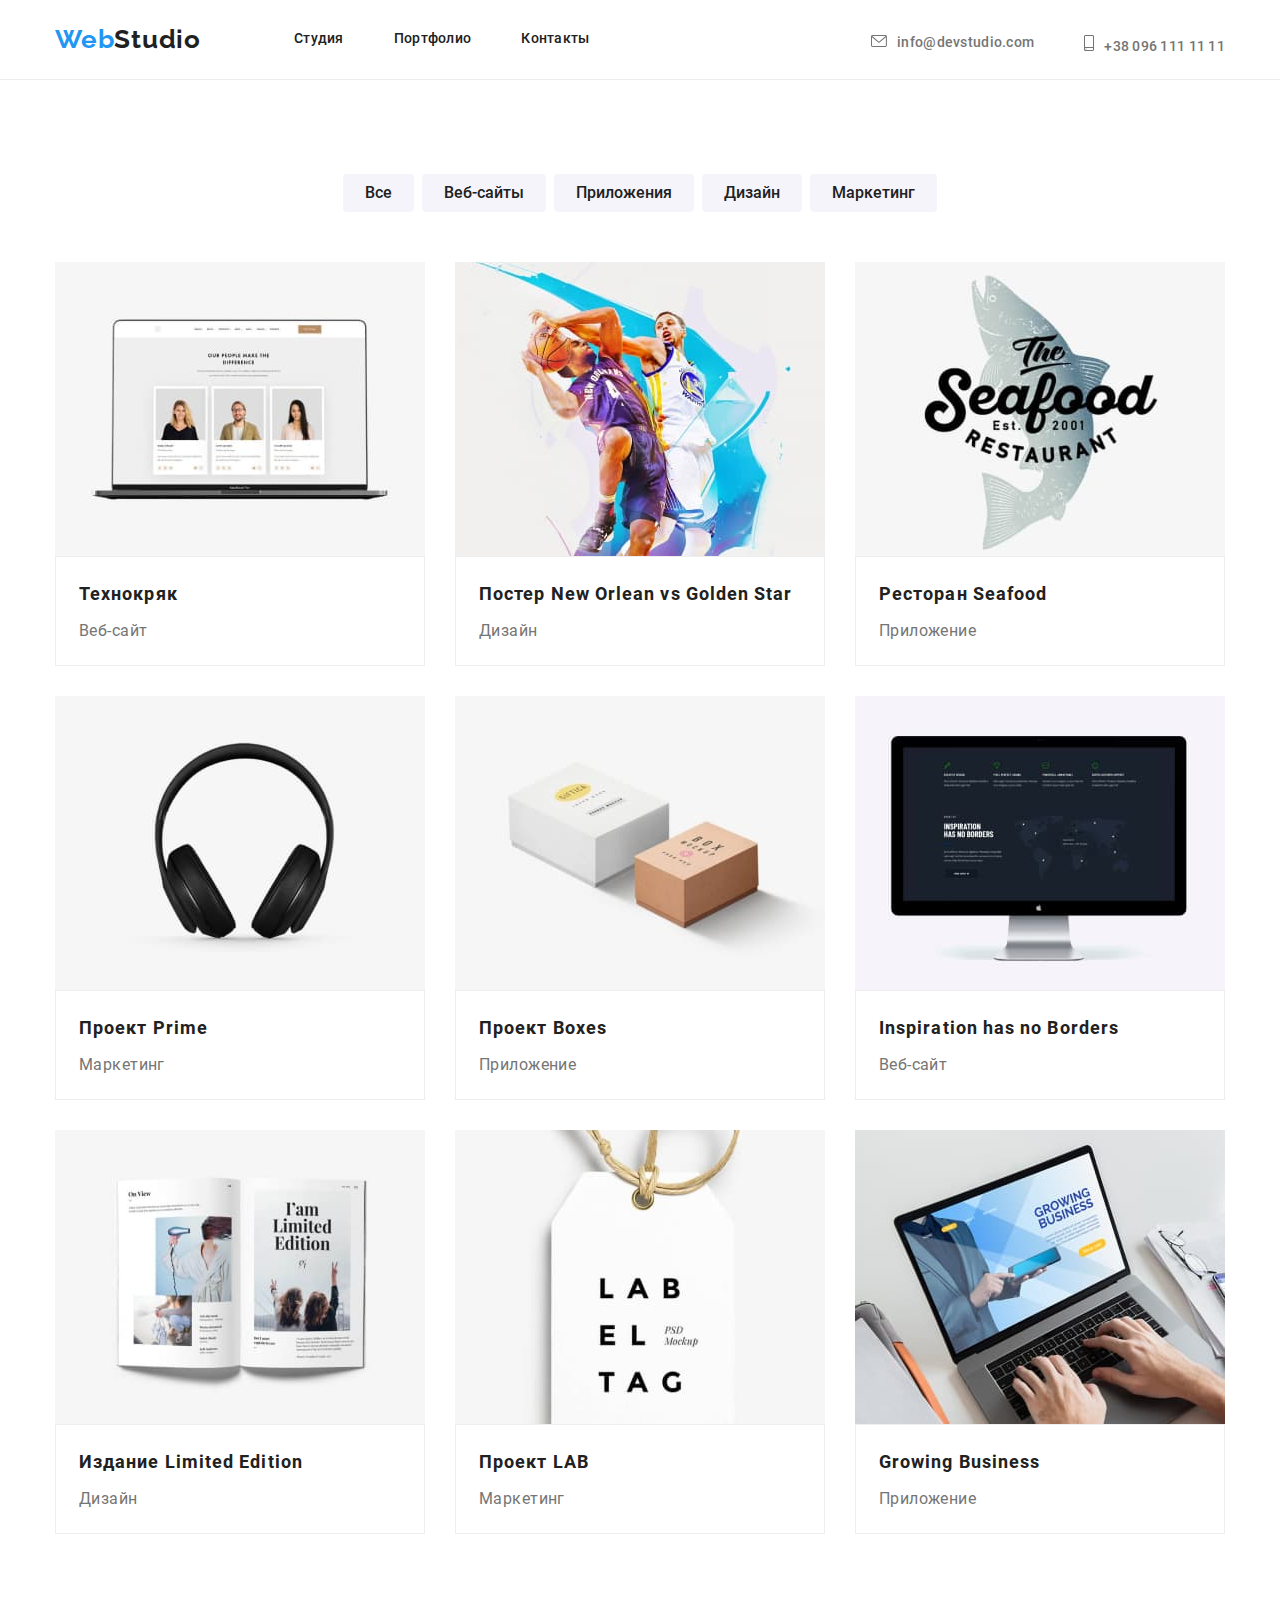
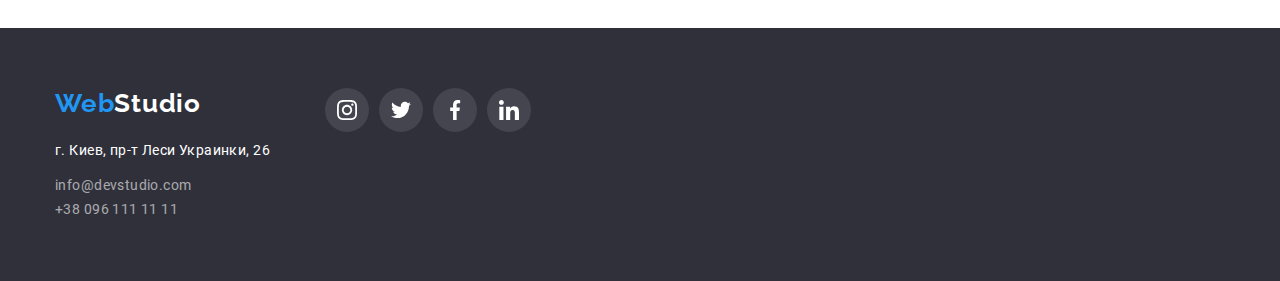
==== portfolio.html @ 960baf4c "Перенос задания 4 в 5" ====
<!DOCTYPE html>
<html lang="ru">

<head>
    <meta charset="UTF-8">
    <meta name="viewport" content="width=device-width, initial-scale=1.0">
    <title>Web Studio</title>
    <link href="https://fonts.googleapis.com/css2?family=Raleway:wght@700&display=swap" rel="stylesheet">
    <link rel="stylesheet"
        href="https://cdnjs.cloudflare.com/ajax/libs/modern-normalize/1.0.0/modern-normalize.min.css">
    <link rel="stylesheet" href="./CSS/styles.css">

</head>

<body class="page">
    <header class="header">
        <!--Навигация-->
        <div class="container header-container">
            <nav class="navigation">
                <a class="logo link" href="./index.html">
                    <span>Web</span><span class="logo-studio">Studio</span>
                </a>
                <div class="site-nav">
                    <ul class="site-nav list">
                        <li class="site-nav item"><a href="./index.html" class="link">Студия
                            </a></li>
                        <li class="site-nav item"><a href="./portfolio.html" class="link">Портфолио</a></li>
                        <li class="site-nav item"><a href="" class="link">Контакты</a></li>
                    </ul>
                </div>
            </nav>
            <div class="contacts">
                <ul class="contacts list">
                    <li class="contacts item">
                        <a href="mailto:info@devstudio.com" class="mail link">
                            <svg class="contacts-icon-svg envelope">
                                <use href="./images/sprite.svg#envelope"></use>
                            </svg>info@devstudio.com
                        </a>
                    </li>
                    <li class="contacts item">
                        <a href="tel:+380961111111" class="phone link">
                            <svg class="contacts-icon-svg smartphone">
                                <use href="./images/sprite.svg#smartphone"></use>
                            </svg>+38 096 111 11 11
                        </a>
                    </li>
                </ul>
            </div>
        </div>
    </header>

    <main>
        <!--Секция наши работы-->
        <section class="section-portfolio">
            <div class="container portfolio-container">
                <h1 class="visually-hidden">Наши работы</h1>
                <div class="button-portfolio">
                    <button type="button" class="button-filter">Все</button>
                    <button type="button" class="button-filter">Веб-сайты</button>
                    <button type="button" class="button-filter">Приложения</button>
                    <button type="button" class="button-filter">Дизайн</button>
                    <button type="button" class="button-filter">Маркетинг</button>
                </div>

                <!---->
                <ul class="list card-set">
                    <li class="gallery-portfolio">

                        <a href="" class="link">

                            <img class="grid-img" src="./images/img5.jpg" alt="Технокряк" width="370" />
                            <div class="project">
                                <h2 class="project-title">Технокряк</h2>
                                <p class="project-subtitle">Веб-сайт</p>
                            </div>
                        </a>

                    </li>
                    <li class="gallery-portfolio">
                        <a href="" class="link">

                            <img src="./images/img6.jpg" alt="Постер New Orlean vs Golden Star" width="370" />
                            <div class="project">
                                <h2 class="project-title">Постер New Orlean vs Golden Star</h2>
                                <p class="project-subtitle">Дизайн</p>
                            </div>
                        </a>
                    </li>
                    <li class="gallery-portfolio">
                        <a href="" class="link">
                            <img src="./images/img7.jpg" alt="Ресторан Seafood" width="370" />
                            <div class="project">
                                <h2 class="project-title">Ресторан Seafood</h2>
                                <p class="project-subtitle">Приложение</p>
                            </div>
                        </a>
                    </li>
                    <li class="gallery-portfolio">
                        <a href="" class="link">
                            <img src="./images/img8.jpg" alt="Проект Prime" width="370" />
                            <div class="project">
                                <h2 class="project-title">Проект Prime</h2>
                                <p class="project-subtitle">Маркетинг</p>
                            </div>
                        </a>
                    </li>
                    <li class="gallery-portfolio">
                        <a href="" class="link">
                            <img src="./images/img9.jpg" alt="Проект Boxes" width="370" />
                            <div class="project">
                                <h2 class="project-title">Проект Boxes</h2>
                                <p class="project-subtitle">Приложение</p>
                            </div>
                        </a>
                    </li>
                    <li class="gallery-portfolio">
                        <a href="" class="link">
                            <img src="./images/img10.jpg" alt="Inspiration has no Borders" width="370" />
                            <div class="project">
                                <h2 class="project-title">Inspiration has no Borders</h2>
                                <p class="project-subtitle">Веб-сайт</p>
                            </div>
                        </a>
                    </li>
                    <li class="gallery-portfolio">
                        <a href="" class="link">
                            <img src="./images/img11.jpg" alt="Издание Limited Edition" width="370" />
                            <div class="project">
                                <h2 class="project-title">Издание Limited Edition</h2>
                                <p class="project-subtitle">Дизайн</p>
                            </div>
                        </a>
                    </li>
                    <li class="gallery-portfolio">
                        <a href="" class="link">
                            <img src="./images/img12.jpg" alt="Проект LAB" width="370" />
                            <div class="project">
                                <h2 class="project-title">Проект LAB</h2>
                                <p class="project-subtitle">Маркетинг</p>
                            </div>
                        </a>
                    </li>
                    <li class="gallery-portfolio">
                        <a href="" class="link">
                            <img src="./images/img13.jpg" alt="Growing Business" width="370" />
                            <div class="project">
                                <h2 class="project-title">Growing Business</h2>
                                <p class="project-subtitle">Приложение</p>
                            </div>
                        </a>
                    </li>
                </ul>
            </div>
        </section>


    </main>

    <!--Футер-->
    <footer class="footer">
        <div class="container footer-container">
            <div class="footer-content">
                <div class="footer-content-right">
                    <a class="logo link" href="./index.html">
                        <span class="logo-web">Web</span><span class="logo-studio-wight">Studio</span>
                    </a>
                    <address class="footer-list">
                        <span class="map">г. Киев, пр-т Леси Украинки, 26</span><br />
                        <a class="footer-mail link" href="mailto:info@devstudio.com">info@devstudio.com</a><br />
                        <a href="tel:+380961111111" class="link">+38 096 111 11 11</a>
                    </address>
                </div>
                <div class="footer-content-right">
                    <ul class="list social-icon">
                        <li class="social-list">
                            <a class="social-icon-link footer-link" href="http://instagram.com" target="_blank"
                                rel="Web Studio" aria-label="Instagran">
                                <svg class="social-icon-svg footer-svg">
                                    <use href="./images/sprite.svg#instagram">
                                    </use>
                                </svg>
                            </a>
                        </li>
                        <li class="social-list">
                            <a class="social-icon-link footer-link" href="http://twitter.com" target="_blank"
                                rel="Web Studio" aria-label="Twitter">
                                <svg class="social-icon-svg footer-svg">
                                    <use href="./images/sprite.svg#twitter"></use>
                                </svg>
                            </a>
                        </li>
                        <li class="social-list">
                            <a class="social-icon-link footer-link" href="http://facebook.com" target="_blank"
                                rel="Web Studio" aria-label="Facebook">
                                <svg class="social-icon-svg footer-svg">
                                    <use href="./images/sprite.svg#facebook"></use>
                                </svg>
                            </a>
                        </li>
                        <li class="social-list footer-social-list">
                            <a class="social-icon-link footer-link" href="http://linkedin.com" target="_blank"
                                rel="Web Studio" aria-label="Linkedin">
                                <svg class="social-icon-svg footer-svg">
                                    <use href="./images/sprite.svg#linkedin"></use>
                                </svg>
                            </a>
                        </li>
                    </ul>
                </div>
            </div>
            <div class="footer-content">

            </div>
        </div>
    </footer>
</body>

</html>
---- CSS/styles.css ----
/* roboto-regular - latin_cyrillic */
@font-face {
    font-family: 'Roboto';
    font-style: normal;
    font-weight: 400;
    src: url('../fonts/roboto/roboto-v20-latin_cyrillic-regular.eot');
    src: local('Roboto'), local('Roboto-Regular'),
        url('../fonts/roboto/roboto-v20-latin_cyrillic-regular.eot?#iefix')
            format('embedded-opentype'),
        url('../fonts/roboto/roboto-v20-latin_cyrillic-regular.woff2')
            format('woff2'),
        url('../fonts/roboto/roboto-v20-latin_cyrillic-regular.woff')
            format('woff'),
        url('../fonts/roboto/roboto-v20-latin_cyrillic-regular.ttf')
            format('truetype'),
        url('../fonts/roboto/roboto-v20-latin_cyrillic-regular.svg#Roboto')
            format('svg'); /* Legacy iOS */
}
/* roboto-500 - latin_cyrillic */
@font-face {
    font-family: 'Roboto';
    font-style: normal;
    font-weight: 500;
    src: url('../fonts/roboto/roboto-v20-latin_cyrillic-500.eot');
    src: local('Roboto Medium'), local('Roboto-Medium'),
        url('../fonts/roboto/roboto-v20-latin_cyrillic-500.eot?#iefix')
            format('embedded-opentype'),
        url('../fonts/roboto/roboto-v20-latin_cyrillic-500.woff2')
            format('woff2'),
        url('../fonts/roboto/roboto-v20-latin_cyrillic-500.woff') format('woff'),
        url('../fonts/roboto/roboto-v20-latin_cyrillic-500.ttf')
            format('truetype'),
        url('../fonts/roboto/roboto-v20-latin_cyrillic-500.svg#Roboto')
            format('svg');
}
/* roboto-700 - latin_cyrillic */
@font-face {
    font-family: 'Roboto';
    font-style: normal;
    font-weight: 700;
    src: url('../fonts/roboto/roboto-v20-latin_cyrillic-700.eot');
    src: local('Roboto Bold'), local('Roboto-Bold'),
        url('../fonts/roboto/roboto-v20-latin_cyrillic-700.eot?#iefix')
            format('embedded-opentype'),
        url('../fonts/roboto/roboto-v20-latin_cyrillic-700.woff2')
            format('woff2'),
        url('../fonts/roboto/roboto-v20-latin_cyrillic-700.woff') format('woff'),
        url('../fonts/roboto/roboto-v20-latin_cyrillic-700.ttf')
            format('truetype'),
        url('../fonts/roboto/roboto-v20-latin_cyrillic-700.svg#Roboto')
            format('svg');
}
/* roboto-900 - latin_cyrillic */
@font-face {
    font-family: 'Roboto';
    font-style: normal;
    font-weight: 900;
    src: url('../fonts/roboto/roboto-v20-latin_cyrillic-900.eot');
    src: local('Roboto Black'), local('Roboto-Black'),
        url('../fonts/roboto/roboto-v20-latin_cyrillic-900.eot?#iefix')
            format('embedded-opentype'),
        url('../fonts/roboto/roboto-v20-latin_cyrillic-900.woff2')
            format('woff2'),
        url('../fonts/roboto/roboto-v20-latin_cyrillic-900.woff') format('woff'),
        url('../fonts/roboto/roboto-v20-latin_cyrillic-900.ttf')
            format('truetype'),
        url('../fonts/roboto/roboto-v20-latin_cyrillic-900.svg#Roboto')
            format('svg');
}

/*Цвет основного текста  rgba(33, 33, 33, 1)*/
/*Вторичний цвет  rgba(117, 117, 117, 1)*/
/* белый #FFFFFF*/
/*Акцент #2196F3*/
/* Основной цвет фона #E5E5E5*/
/* Вторичный цвет фона #2F303A */

html {
    box-sizing: border-box;
}

*,
*::before,
*::after {
    box-sizing: inherit;
}

img {
    display: block;
    max-width: 100%;
    height: auto;
    object-fit: cover;
    object-position: center;
}

:root {
    --main-text-color: rgba(117, 117, 117, 1);
    --accent-color: #2196f3;
    --black: rgba(33, 33, 33, 1);
    --white: #ffffff;
    --footer-text-accent: rgba(255, 255, 255, 0.6);
    --main-bg: #e5e5e5;
    --light-bg: #f5f4fa;
    --dark-bg: #2f303a;
    --line: #eeeeee;
    --svg: #afb1b8;
    --footer-social: rgba(255, 255, 255, 0.1);
}

.container {
    margin-left: auto;
    margin-right: auto;
    width: 1200px;
    padding-left: 15px;
    padding-right: 15px;
}

.page {
    font-family: 'Roboto', sans-serif;
    font-size: 14px;
    line-height: 1.71;
    letter-spacing: 0.03em;
    background-color: var(--main-bg);
    color: var(--main-text-color);
}

.link {
    color: inherit;
    text-decoration: none;
}

.list {
    /* display: inline-block; */
    padding: 0;
    margin: 0;
    list-style: none;
}

/* Навигация */

.header {
    background-color: var(--white);
    border-bottom: 1px solid #ececec;
}

.header-container {
    display: flex;
    justify-content: flex-end;
    align-items: flex-end;
    padding-top: 24px;
    padding-bottom: 24px;

    font-weight: 500;
    line-height: 1.14;
    letter-spacing: 0.02em;
}

.navigation {
    display: flex;
    align-items: center;
    margin-right: auto;
}

/* Header */

.header .logo {
    margin-right: 93px;
}

.logo {
    font-family: 'Raleway', sans-serif;
    font-weight: 700;
    font-size: 26px;
    line-height: 1.19;
    letter-spacing: 0.03em;
    color: var(--accent-color);
}

.logo-studio {
    color: var(--black);
}

.site-nav {
    display: inline-flex;
}

.site-nav .item:not(:last-child) {
    margin-right: 50px;
}

.site-nav .link {
    color: var(--black);
}

.site-nav .link:hover,
.site-nav .link:focus {
    padding: 0;
    line-height: 1.14;
    letter-spacing: 0.02em;
    color: var(--accent-color);
}

.contacts {
    display: inline-flex;
}

.contacts .item:not(:last-child) {
    margin-right: 50px;
}

.mail:hover,
.mail:focus {
    color: var(--accent-color);
}

.phone:hover,
.phone:focus {
    font-weight: 500;
    line-height: 1.14;
    letter-spacing: 0.02em;
    color: var(--accent-color);
}

.contacts-icon-svg {
    display: inline-flex;
    margin: 0;
    margin-right: 10px;
    padding: 0;
    object-position: bottom;
    fill: var(--main-text-color);
}

.envelope {
    width: 16px;
    height: 12px;
}

.smartphone {
    width: 10px;
    height: 16px;
}

.envelope:hover,
.envelope:focus {
    fill: var(--accent-color);
}

.smartphone:hover,
.smartphone:focus {
    fill: var(--accent-color);
}

/* Герой */

.hero {
    text-align: center;
    /* background-color: #c4c4c4; */
    background-image: radial-gradient(
            rgba(47, 48, 58, 0.4),
            rgba(47, 48, 58, 0.4)
        ),
        url(../images/img14.jpg);
    background-size: 1600px 600px;

    background-repeat: no-repeat;
    background-position: 50% 50%;
}

.hero-content {
    display: flex;
    justify-content: center;
}

.hero-title {
    font-weight: 900;
    font-size: 44px;
    line-height: 1.38;
    letter-spacing: 0.06em;
    text-transform: uppercase;
    color: var(--white);
    padding-top: 200px;
    margin-top: 0;
    margin-bottom: 30px;
    max-width: 696px;
    text-align: center;
}

/* Кнопка Заказ */

.button {
    font-family: inherit;
    font-weight: 700;
    font-size: 16px;
    line-height: 1.87;
    display: flex;
    display: inline-block;
    padding-top: 10px;
    padding-bottom: 10px;
    padding-left: 32px;
    padding-right: 32px;
    border-radius: 4px;
    border: 0;
    align-items: center;
    text-align: center;
    letter-spacing: 0.06em;
    background-color: var(--accent-color);
    color: var(--white);
}

.hero-container .button {
    margin-bottom: 200px;
    box-shadow: 0px 4px 4px rgba(0, 0, 0, 0.15);
}

/* Особенности */

.section-features {
    padding-top: 94px;
    padding-bottom: 47px;
    background-color: var(--white);
}

.features-list {
    display: flex;
    justify-content: space-between;
}

.contant-box {
    width: calc((100% -90px) / 4);
}

.contant-box p {
    margin-top: 0;
    margin-bottom: 0;
}

.features-list .contant-box:not(:last-child) {
    margin-right: 30px;
}

.contant-box::before {
    display: block;
    content: '';
    height: 120px;
    background-color: var(--light-bg);
    margin-bottom: 30px;
    background-size: 70px 70px;
    background-repeat: no-repeat;
    background-position: center;
}

.icon-antenna::before {
    background-image: url(../images/antenna.svg);
}

.icon-clock::before {
    background-image: url(../images/clock.svg);
}

.icon-diagram::before {
    background-image: url(../images/diagram.svg);
}

.icon-astronaut::before {
    background-image: url(../images/astronaut.svg);
}

.section-title-features {
    font-weight: 700;
    font-size: 14px;
    line-height: 1.14;
    text-transform: uppercase;
    margin-top: 0;
    margin-bottom: 10px;
    color: var(--black);
}

/* Чем занимаемся */

.section-work {
    padding-top: 47px;
    padding-bottom: 94px;
    background-color: var(--white);
}

.work-container li {
    width: 370px;
}

.grid {
    display: flex;
    flex-wrap: wrap;
}

.gallery-item {
    /* flex-basis: calc(100% / 3 - 30px);
    margin-top: 30px;
    margin-left: 30px; */
    width: calc((100% -60px) / 3);
}

.grid .gallery-item:not(:last-child) {
    margin-right: 30px;
}

/* Команда */

.section-team {
    background-color: var(--light-bg);
}

.team-container {
    padding-top: 94px;
    padding-bottom: 94px;
}

.team-container li {
    width: 270px;
}

.gallery-team {
    width: calc((100% -90px) / 4);
    text-align: center;
    box-shadow: 0px 1px 3px rgba(0, 0, 0, 0.12), 0px 1px 1px rgba(0, 0, 0, 0.14),
        0px 2px 1px rgba(0, 0, 0, 0.2);
}

.grid .gallery-team:not(:last-child) {
    margin-right: 30px;
}

.gallery-team p {
    margin-top: 0;
    margin-bottom: 0;
}

.team-person {
    padding-top: 30px;
    padding-bottom: 30px;
    background-color: var(--white);
    border-radius: 0px 0px 4px 4px;
    letter-spacing: 0.03em;
    width: 270px;
}

.social-icon {
    display: flex;
    margin-top: 16px;
    margin-left: 32px;
    margin-right: 32px;
}

.social-icon-link {
    display: flex;
    width: 44px;
    height: 44px;
    justify-content: center;
    align-items: center;
    border-radius: 50%;
}

.social-icon-link:hover,
.social-icon-link:focus {
    background-color: var(--accent-color);
}

.social-icon-svg {
    width: 20px;
    height: 20px;
    display: flex;
    fill: var(--svg);
    justify-content: center;
}

.social-icon-link:hover .social-icon-svg,
.social-icon-link:focus .social-icon-svg {
    fill: var(--white);
}

.section-title {
    margin-top: 0;
    margin-block-end: 0;
    margin-bottom: 50px;
}

.section-title {
    font-weight: 700;
    font-size: 36px;
    line-height: 1.17;
    text-align: center;
    color: var(--black);
}

.time {
    margin-top: 0;
    margin-bottom: 10px;
}

.time {
    font-weight: 500;
    font-size: 16px;
    line-height: 1.19;
    text-align: center;
    color: var(--black);
}

.profession {
    font-size: 16px;
    line-height: 1.19;
    text-align: center;
}

/* КЛИЕНТЫ */

.clients-container {
    padding-top: 94px;
    padding-bottom: 94px;
}

.section-clients {
    background-color: var(--white);
}

.clients-title {
    text-align: center;
    font-weight: 700;
    font-size: 36px;
    line-height: 1.17;
    letter-spacing: 0.03em;
    color: var(--black);
    margin-top: 0;
    margin-bottom: 50px;
}

.clients-list {
    width: calc((100% - 162px) / 6);
    height: 90px;
    border: 1px solid #afb1b8;
    border-radius: 4px;
}

.grid .clients-list:not(:last-child) {
    margin-right: 30px;
}

.clients-list:hover,
.clients-list:focus {
    border: 1px solid var(--accent-color);
}

.clients-icon-link {
    display: flex;
    justify-content: center;
    text-align: center;
}

.clients-icon-svg {
    display: flex;
    fill: var(--svg);
}

.clients-icon-link:hover .clients-icon-svg,
.clients-icon-link:focus .clients-icon-svg {
    fill: var(--accent-color);
}

.logo1 {
    width: 45px;
    height: 50px;
    margin-top: 20px;
    margin-bottom: 20px;
}

.logo2 {
    width: 40px;
    height: 52px;
    margin-top: 19px;
    margin-bottom: 19px;
}

.logo3 {
    width: 41px;
    height: 53px;
    margin-top: 24px;
    margin-bottom: 24px;
}

.logo4 {
    width: 80px;
    height: 43px;
    margin-top: 24px;
    margin-bottom: 24px;
}

.logo5 {
    width: 59px;
    height: 47px;
    margin-top: 21px;
    margin-bottom: 21px;
}

.logo6 {
    width: 89px;
    height: 46px;
    margin-top: 22px;
    margin-bottom: 22px;
}

/* ФУТЕР */

.footer-container {
    display: flex;
    justify-content: space-between;
}

.footer {
    padding-top: 60px;
    padding-bottom: 60px;
    background-color: var(--dark-bg);
    color: var(--footer-text-accent);
}

.footer-content {
    display: flex;
    width: calc((100% - 30px) / 2);
}

.footer-content-right {
    width: calc((100% - 30px) / 2);
}

.footer .social-icon {
    margin: 0;
    padding-right: 0;
}

.footer .social-list {
    margin: 0;
}

.footer .social-list:not(:last-child) {
    padding-right: 10px;
}

.footer-content-text {
    font-weight: 700;
    font-size: 14px;
    line-height: 1.17;
    letter-spacing: 0.03em;
    text-transform: uppercase;
    color: var(--white);
    margin: 0;
    padding: 0;
    margin-bottom: 20px;
    padding-top: 12px;
}

.footer-svg {
    fill: var(--white);
}

.footer-link {
    background-color: var(--footer-social);
}

.footer .logo {
    display: inline-block;
    margin-bottom: 20px;
}

.logo-studio-wight {
    color: var(--white);
}

.footer-list {
    font-style: normal;
    color: var(--footer-text-accent);
}

.map {
    display: inline-block;
    margin-bottom: 11px;
    color: var(--white);
}

.footer-mail {
    margin-bottom: 11px;
}

/* Страница Портфолио */

.section-portfolio {
    background-color: var(--white);
}

.portfolio-container {
    padding-top: 94px;
    padding-bottom: 94px;
}

.visually-hidden {
    position: absolute !important;
    clip: rect(1px 1px 1px 1px);
    clip: rect(1px, 1px, 1px, 1px);
    padding: 0 !important;
    border: 0 !important;
    height: 1px !important;
    width: 1px !important;
    overflow: hidden;
}

/* Фильтры */

.portfolio-container li {
    width: 370px;
}

.button-portfolio {
    display: flex;
    justify-content: center;
    margin-bottom: 50px;
}

.button-portfolio .button-filter:not(:last-child) {
    margin-right: 8px;
}

.button-filter {
    padding-top: 6px;
    padding-bottom: 6px;
    padding-left: 22px;
    padding-right: 22px;
    font-family: inherit;
    font-weight: 500;
    font-size: 16px;
    line-height: 1.63;
    background-color: var(--light-bg);
    color: var(--black);
    border: 0;
    border-radius: 4px;
}

.button-filter:hover,
.button-filter:focus {
    background-color: var(--accent-color);
    color: var(--white);
    box-shadow: 0px 3px 1px rgba(0, 0, 0, 0.1), 0px 1px 2px rgba(0, 0, 0, 0.08),
        0px 2px 2px rgba(0, 0, 0, 0.12);
}

.button-filter:visited {
    background-color: var(--light-bg);
    color: var(--black);
}

.card-set {
    display: flex;
    flex-wrap: wrap;
    margin-right: -30px;
    margin-top: -30px;
}

.gallery-portfolio {
    margin-top: 30px;
}

.gallery-portfolio {
    flex-basis: calc(100% / 3 - 30px);
}

.gallery-portfolio:not(:nth-child(3n)) {
    margin-right: 30px;
}

.gallery-portfolio:hover,
.gallery-portfolio:focus {
    box-shadow: 1px 1px 1px 1px rgba(110, 63, 63, 0.12),
        1px 1px 4px rgba(0, 0, 0, 0.06), 1px 4px 6px rgba(150, 47, 47, 0.16);
}

.project {
    padding-top: 19px;
    padding-bottom: 19px;
    padding-left: 23px;
    padding-right: 23px;
    border: 1px solid var(--line);
}

.project-title {
    font-weight: 700;
    font-size: 18px;
    line-height: 2;
    letter-spacing: 0.06em;
    margin-top: 0;
    margin-bottom: 4px;
    color: var(--black);
}

.project-subtitle {
    font-size: 16px;
    line-height: 1.87;
    margin-top: 0;
    margin-bottom: 0;
}
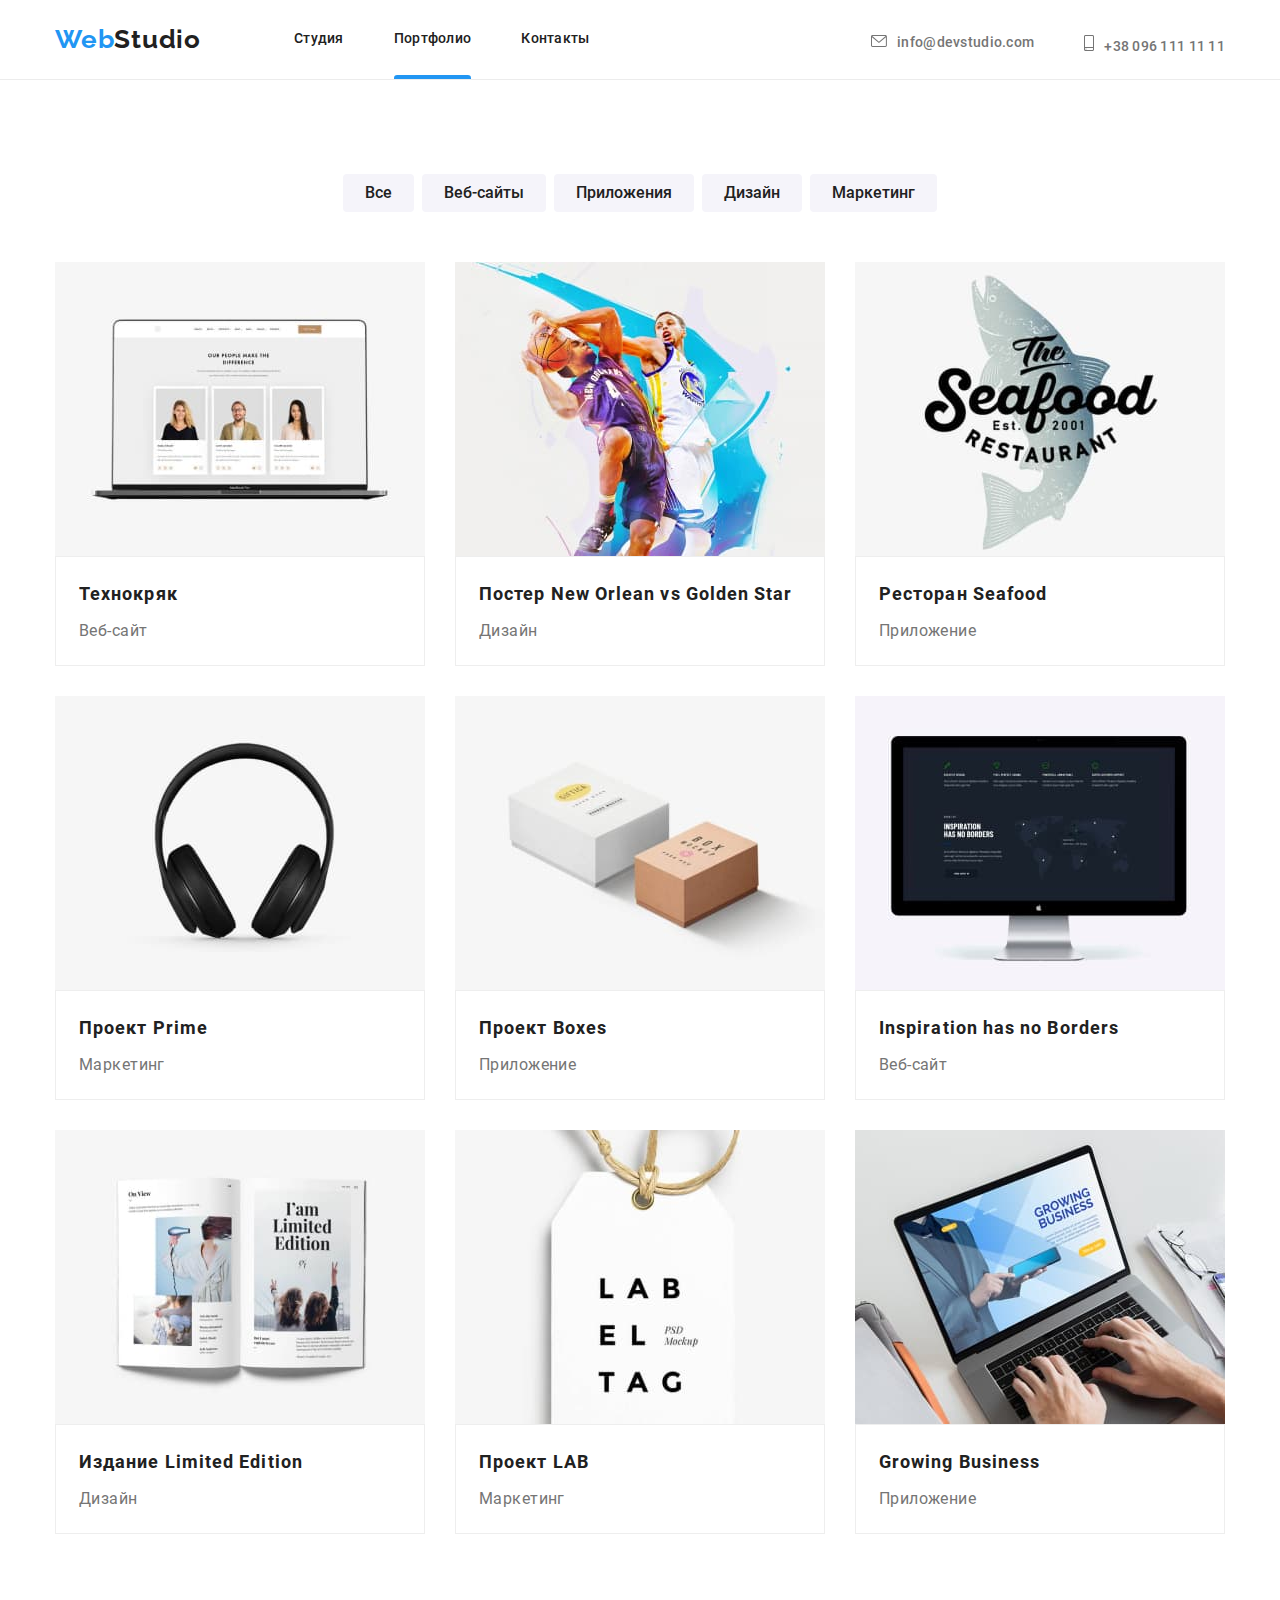
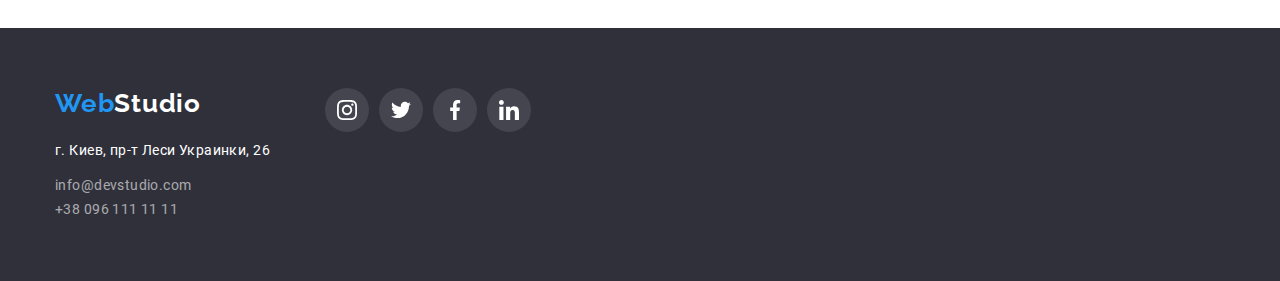
==== commit fbbfa3eb: "Создает псевдоэлемент в навигации и позиционирует элементы в Работахи" ====
--- a/portfolio.html
+++ b/portfolio.html
@@ -22,10 +22,11 @@
                 </a>
                 <div class="site-nav">
                     <ul class="site-nav list">
-                        <li class="site-nav item"><a href="./index.html" class="link">Студия
+                        <li class="site-nav item"><a class="link" href="./index.html">Студия
                             </a></li>
-                        <li class="site-nav item"><a href="./portfolio.html" class="link">Портфолио</a></li>
-                        <li class="site-nav item"><a href="" class="link">Контакты</a></li>
+                        <li class="site-nav item"><a class="link nav-line line" href="./portfolio.html">Портфолио</a>
+                        </li>
+                        <li class="site-nav item"><a class="link" href="">Контакты</a></li>
                     </ul>
                 </div>
             </nav>
--- a/CSS/styles.css
+++ b/CSS/styles.css
@@ -105,6 +105,7 @@
     --line: #eeeeee;
     --svg: #afb1b8;
     --footer-social: rgba(255, 255, 255, 0.1);
+    --work-bg: rgba(47, 48, 58, 0.8);
 }
 
 .container {
@@ -149,7 +150,6 @@
     align-items: flex-end;
     padding-top: 24px;
     padding-bottom: 24px;
-
     font-weight: 500;
     line-height: 1.14;
     letter-spacing: 0.02em;
@@ -198,6 +198,25 @@
     line-height: 1.14;
     letter-spacing: 0.02em;
     color: var(--accent-color);
+}
+
+.site-nav {
+    position: relative;
+}
+
+.nav-line::after {
+    display: block;
+    content: '';
+    position: absolute;
+    width: 100%;
+    height: 4px;
+    margin-top: 28px;
+    background-repeat: no-repeat;
+    background-size: cover;
+}
+
+.line::after {
+    background-image: url(../images/line.svg);
 }
 
 .contacts {
@@ -393,14 +412,27 @@
 }
 
 .gallery-item {
-    /* flex-basis: calc(100% / 3 - 30px);
-    margin-top: 30px;
-    margin-left: 30px; */
+    position: relative;
     width: calc((100% -60px) / 3);
 }
 
 .grid .gallery-item:not(:last-child) {
     margin-right: 30px;
+}
+
+.work-text {
+    position: absolute;
+    width: 100%;
+    bottom: 0;
+    padding-top: 27px;
+    padding-bottom: 27px;
+    margin: 0;
+    text-align: center;
+    text-transform: uppercase;
+    font-weight: 700;
+    line-height: 1.14;
+    color: var(--white);
+    background-color: var(--work-bg);
 }
 
 /* Команда */
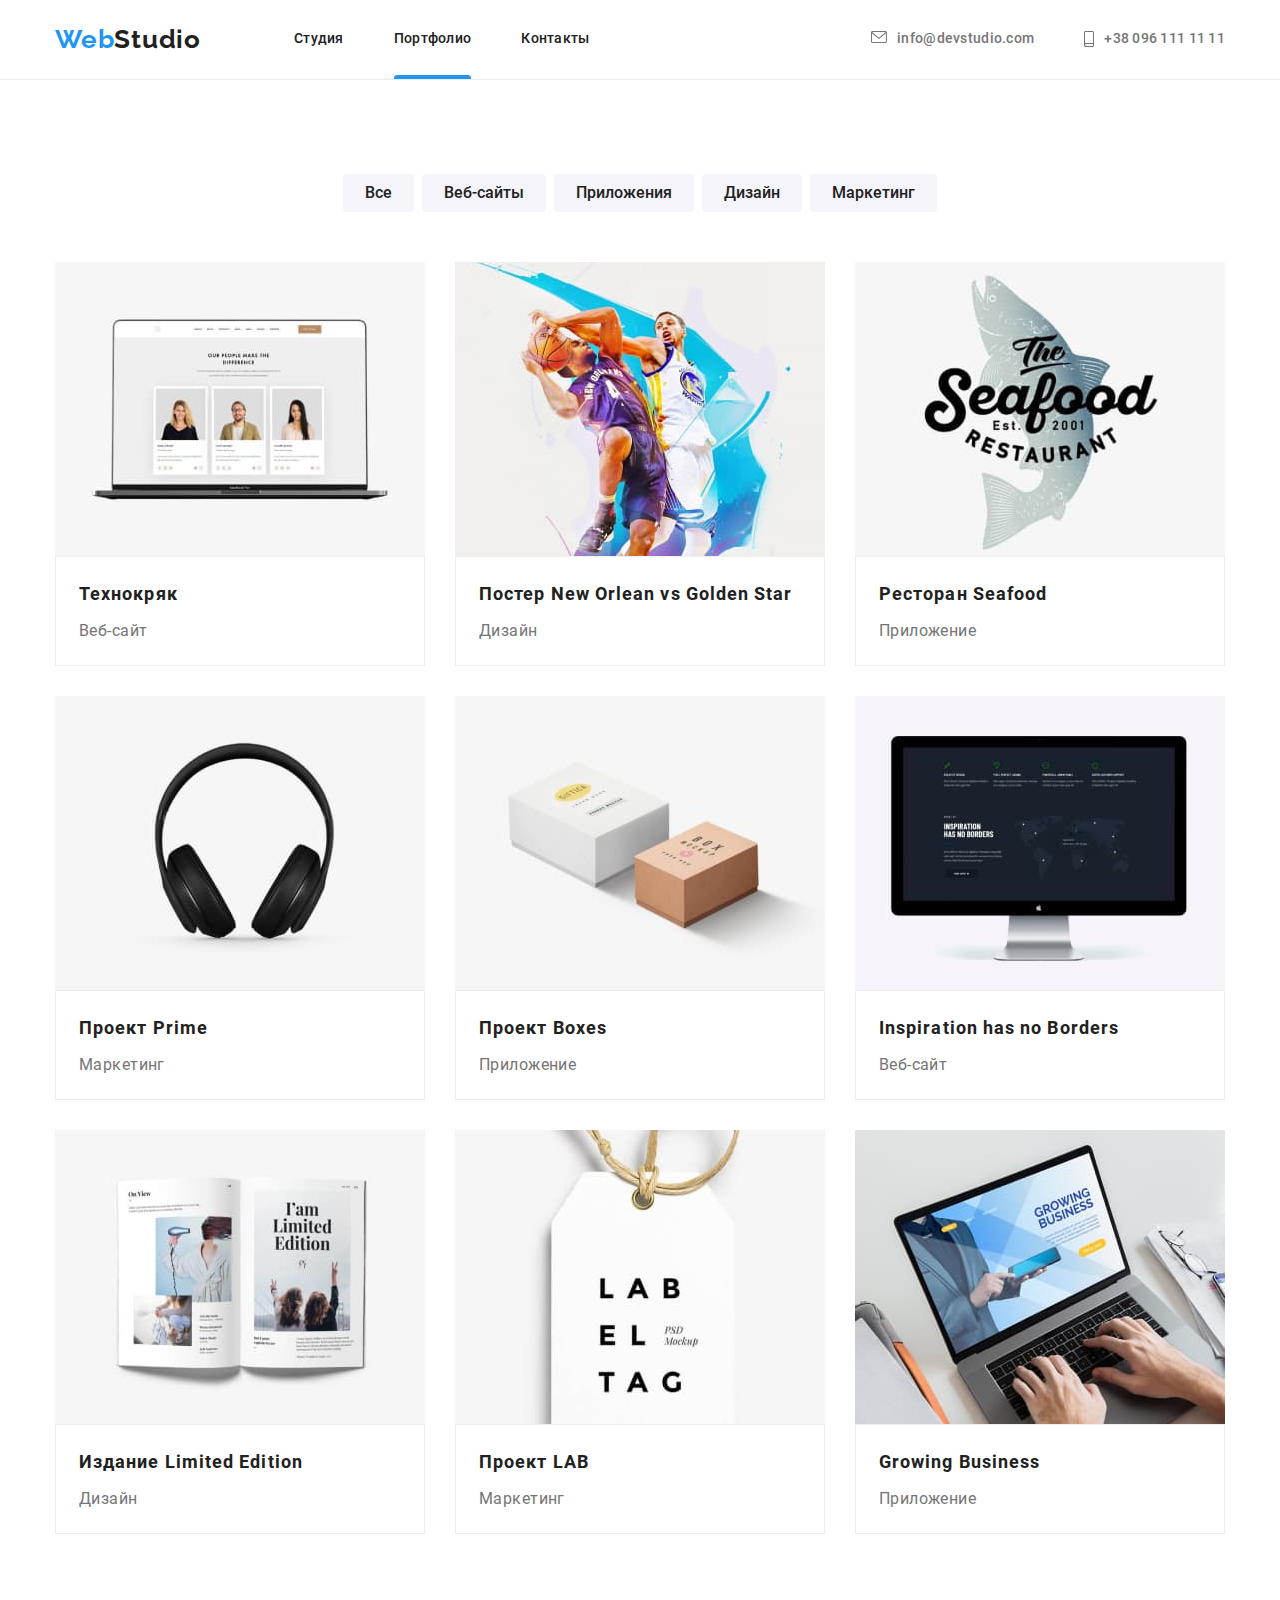
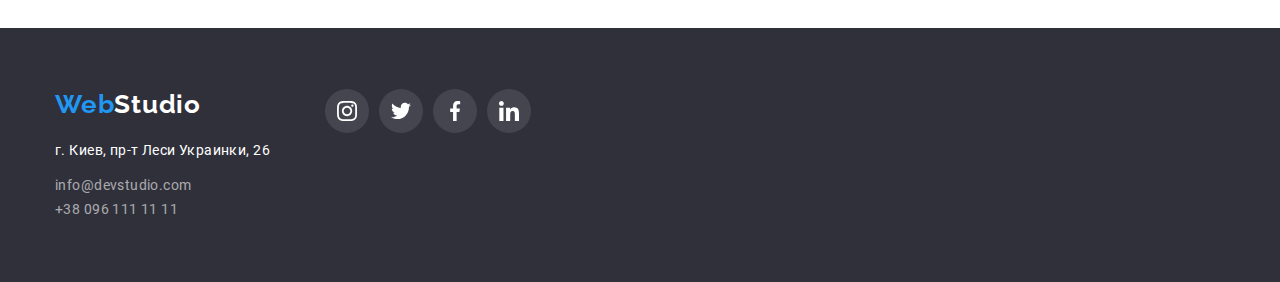
==== commit 8719639c: "Создает переходы в Портфолио и Модальном окне" ====
--- a/portfolio.html
+++ b/portfolio.html
@@ -33,14 +33,14 @@
             <div class="contacts">
                 <ul class="contacts list">
                     <li class="contacts item">
-                        <a href="mailto:info@devstudio.com" class="mail link">
+                        <a class="mail link contacts-link" href="mailto:info@devstudio.com">
                             <svg class="contacts-icon-svg envelope">
                                 <use href="./images/sprite.svg#envelope"></use>
                             </svg>info@devstudio.com
                         </a>
                     </li>
                     <li class="contacts item">
-                        <a href="tel:+380961111111" class="phone link">
+                        <a class="phone link" href="tel:+380961111111">
                             <svg class="contacts-icon-svg smartphone">
                                 <use href="./images/sprite.svg#smartphone"></use>
                             </svg>+38 096 111 11 11
@@ -68,9 +68,17 @@
                 <ul class="list card-set">
                     <li class="gallery-portfolio">
 
-                        <a href="" class="link">
-
-                            <img class="grid-img" src="./images/img5.jpg" alt="Технокряк" width="370" />
+                        <a class="link portfolio-link" href="">
+                            <div class="menu-img">
+                                <img class="grid-img" src="./images/img5.jpg" alt="Технокряк" width="370" />
+
+                                <div class="menu-overlay">
+                                    <p class="menu-text">Технокряк это современная площадка распространения
+                                        коронавируса. Компании
+                                        используют эту платформу для цифрового
+                                        шпионажа и атак на защищённые сервера конкурентов.</p>
+                                </div>
+                            </div>
                             <div class="project">
                                 <h2 class="project-title">Технокряк</h2>
                                 <p class="project-subtitle">Веб-сайт</p>
@@ -79,9 +87,16 @@
 
                     </li>
                     <li class="gallery-portfolio">
-                        <a href="" class="link">
-
-                            <img src="./images/img6.jpg" alt="Постер New Orlean vs Golden Star" width="370" />
+                        <a class="link portfolio-link" href="">
+                            <div class="menu-img">
+                                <img src="./images/img6.jpg" alt="Постер New Orlean vs Golden Star" width="370" />
+                                <div class="menu-overlay">
+                                    <p class="menu-text">Технокряк это современная площадка распространения
+                                        коронавируса. Компании
+                                        используют эту платформу для цифрового
+                                        шпионажа и атак на защищённые сервера конкурентов.</p>
+                                </div>
+                            </div>
                             <div class="project">
                                 <h2 class="project-title">Постер New Orlean vs Golden Star</h2>
                                 <p class="project-subtitle">Дизайн</p>
@@ -89,8 +104,16 @@
                         </a>
                     </li>
                     <li class="gallery-portfolio">
-                        <a href="" class="link">
-                            <img src="./images/img7.jpg" alt="Ресторан Seafood" width="370" />
+                        <a class="link portfolio-link" href="">
+                            <div class="menu-img">
+                                <img src="./images/img7.jpg" alt="Ресторан Seafood" width="370" />
+                                <div class="menu-overlay">
+                                    <p class="menu-text">Технокряк это современная площадка распространения
+                                        коронавируса. Компании
+                                        используют эту платформу для цифрового
+                                        шпионажа и атак на защищённые сервера конкурентов.</p>
+                                </div>
+                            </div>
                             <div class="project">
                                 <h2 class="project-title">Ресторан Seafood</h2>
                                 <p class="project-subtitle">Приложение</p>
@@ -98,8 +121,16 @@
                         </a>
                     </li>
                     <li class="gallery-portfolio">
-                        <a href="" class="link">
-                            <img src="./images/img8.jpg" alt="Проект Prime" width="370" />
+                        <a class="link portfolio-link" href="">
+                            <div class="menu-img">
+                                <img src="./images/img8.jpg" alt="Проект Prime" width="370" />
+                                <div class="menu-overlay">
+                                    <p class="menu-text">Технокряк это современная площадка распространения
+                                        коронавируса. Компании
+                                        используют эту платформу для цифрового
+                                        шпионажа и атак на защищённые сервера конкурентов.</p>
+                                </div>
+                            </div>
                             <div class="project">
                                 <h2 class="project-title">Проект Prime</h2>
                                 <p class="project-subtitle">Маркетинг</p>
@@ -107,8 +138,16 @@
                         </a>
                     </li>
                     <li class="gallery-portfolio">
-                        <a href="" class="link">
-                            <img src="./images/img9.jpg" alt="Проект Boxes" width="370" />
+                        <a class="link portfolio-link" href="">
+                            <div class="menu-img">
+                                <img src="./images/img9.jpg" alt="Проект Boxes" width="370" />
+                                <div class="menu-overlay">
+                                    <p class="menu-text">Технокряк это современная площадка распространения
+                                        коронавируса. Компании
+                                        используют эту платформу для цифрового
+                                        шпионажа и атак на защищённые сервера конкурентов.</p>
+                                </div>
+                            </div>
                             <div class="project">
                                 <h2 class="project-title">Проект Boxes</h2>
                                 <p class="project-subtitle">Приложение</p>
@@ -116,8 +155,16 @@
                         </a>
                     </li>
                     <li class="gallery-portfolio">
-                        <a href="" class="link">
-                            <img src="./images/img10.jpg" alt="Inspiration has no Borders" width="370" />
+                        <a class="link portfolio-link" href="">
+                            <div class="menu-img">
+                                <img src="./images/img10.jpg" alt="Inspiration has no Borders" width="370" />
+                                <div class="menu-overlay">
+                                    <p class="menu-text">Технокряк это современная площадка распространения
+                                        коронавируса. Компании
+                                        используют эту платформу для цифрового
+                                        шпионажа и атак на защищённые сервера конкурентов.</p>
+                                </div>
+                            </div>
                             <div class="project">
                                 <h2 class="project-title">Inspiration has no Borders</h2>
                                 <p class="project-subtitle">Веб-сайт</p>
@@ -125,8 +172,16 @@
                         </a>
                     </li>
                     <li class="gallery-portfolio">
-                        <a href="" class="link">
-                            <img src="./images/img11.jpg" alt="Издание Limited Edition" width="370" />
+                        <a class="link portfolio-link" href="">
+                            <div class="menu-img">
+                                <img src="./images/img11.jpg" alt="Издание Limited Edition" width="370" />
+                                <div class="menu-overlay">
+                                    <p class="menu-text">Технокряк это современная площадка распространения
+                                        коронавируса. Компании
+                                        используют эту платформу для цифрового
+                                        шпионажа и атак на защищённые сервера конкурентов.</p>
+                                </div>
+                            </div>
                             <div class="project">
                                 <h2 class="project-title">Издание Limited Edition</h2>
                                 <p class="project-subtitle">Дизайн</p>
@@ -134,8 +189,16 @@
                         </a>
                     </li>
                     <li class="gallery-portfolio">
-                        <a href="" class="link">
-                            <img src="./images/img12.jpg" alt="Проект LAB" width="370" />
+                        <a class="link portfolio-link" href="">
+                            <div class="menu-img">
+                                <img src="./images/img12.jpg" alt="Проект LAB" width="370" />
+                                <div class="menu-overlay">
+                                    <p class="menu-text">Технокряк это современная площадка распространения
+                                        коронавируса. Компании
+                                        используют эту платформу для цифрового
+                                        шпионажа и атак на защищённые сервера конкурентов.</p>
+                                </div>
+                            </div>
                             <div class="project">
                                 <h2 class="project-title">Проект LAB</h2>
                                 <p class="project-subtitle">Маркетинг</p>
@@ -143,8 +206,16 @@
                         </a>
                     </li>
                     <li class="gallery-portfolio">
-                        <a href="" class="link">
-                            <img src="./images/img13.jpg" alt="Growing Business" width="370" />
+                        <a class="link portfolio-link" href="">
+                            <div class="menu-img">
+                                <img src="./images/img13.jpg" alt="Growing Business" width="370" />
+                                <div class="menu-overlay">
+                                    <p class="menu-text">Технокряк это современная площадка распространения
+                                        коронавируса. Компании
+                                        используют эту платформу для цифрового
+                                        шпионажа и атак на защищённые сервера конкурентов.</p>
+                                </div>
+                            </div>
                             <div class="project">
                                 <h2 class="project-title">Growing Business</h2>
                                 <p class="project-subtitle">Приложение</p>
--- a/CSS/styles.css
+++ b/CSS/styles.css
@@ -95,7 +95,7 @@
 
 :root {
     --main-text-color: rgba(117, 117, 117, 1);
-    --accent-color: #2196f3;
+    --accent-color: rgb(33, 150, 243);
     --black: rgba(33, 33, 33, 1);
     --white: #ffffff;
     --footer-text-accent: rgba(255, 255, 255, 0.6);
@@ -106,6 +106,7 @@
     --svg: #afb1b8;
     --footer-social: rgba(255, 255, 255, 0.1);
     --work-bg: rgba(47, 48, 58, 0.8);
+    --backdrop: rgba(0, 0, 0, 0.2);
 }
 
 .container {
@@ -147,7 +148,7 @@
 .header-container {
     display: flex;
     justify-content: flex-end;
-    align-items: flex-end;
+    align-items: center;
     padding-top: 24px;
     padding-bottom: 24px;
     font-weight: 500;
@@ -181,7 +182,8 @@
 }
 
 .site-nav {
-    display: inline-flex;
+    display: flex;
+    align-items: center;
 }
 
 .site-nav .item:not(:last-child) {
@@ -190,6 +192,8 @@
 
 .site-nav .link {
     color: var(--black);
+    transition-duration: 250ms;
+    transition-timing-function: cubic-bezier(0.4, 0, 0.2, 1);
 }
 
 .site-nav .link:hover,
@@ -221,10 +225,18 @@
 
 .contacts {
     display: inline-flex;
+    align-items: center;
 }
 
 .contacts .item:not(:last-child) {
     margin-right: 50px;
+}
+
+.phone {
+    display: flex;
+    align-items: center;
+    transition-duration: 250ms;
+    transition-timing-function: cubic-bezier(0.4, 0, 0.2, 1);
 }
 
 .mail:hover,
@@ -252,11 +264,15 @@
 .envelope {
     width: 16px;
     height: 12px;
+    transition-duration: 250ms;
+    transition-timing-function: cubic-bezier(0.4, 0, 0.2, 1);
 }
 
 .smartphone {
     width: 10px;
     height: 16px;
+    transition-duration: 250ms;
+    transition-timing-function: cubic-bezier(0.4, 0, 0.2, 1);
 }
 
 .envelope:hover,
@@ -489,6 +505,8 @@
     justify-content: center;
     align-items: center;
     border-radius: 50%;
+    transition-duration: 250ms;
+    transition-timing-function: cubic-bezier(0.4, 0, 0.2, 1);
 }
 
 .social-icon-link:hover,
@@ -502,6 +520,8 @@
     display: flex;
     fill: var(--svg);
     justify-content: center;
+    transition-duration: 250ms;
+    transition-timing-function: cubic-bezier(0.4, 0, 0.2, 1);
 }
 
 .social-icon-link:hover .social-icon-svg,
@@ -569,6 +589,8 @@
     height: 90px;
     border: 1px solid #afb1b8;
     border-radius: 4px;
+    transition-duration: 250ms;
+    transition-timing-function: cubic-bezier(0.4, 0, 0.2, 1);
 }
 
 .grid .clients-list:not(:last-child) {
@@ -589,6 +611,8 @@
 .clients-icon-svg {
     display: flex;
     fill: var(--svg);
+    transition-duration: 250ms;
+    transition-timing-function: cubic-bezier(0.4, 0, 0.2, 1);
 }
 
 .clients-icon-link:hover .clients-icon-svg,
@@ -646,8 +670,8 @@
 }
 
 .footer {
-    padding-top: 60px;
-    padding-bottom: 60px;
+    padding-top: 61px;
+    padding-bottom: 61px;
     background-color: var(--dark-bg);
     color: var(--footer-text-accent);
 }
@@ -697,7 +721,7 @@
 
 .footer .logo {
     display: inline-block;
-    margin-bottom: 20px;
+    margin-bottom: 19px;
 }
 
 .logo-studio-wight {
@@ -717,6 +741,60 @@
 
 .footer-mail {
     margin-bottom: 11px;
+}
+
+/* Модальное окно */
+
+.backdrop {
+    position: fixed;
+    top: 0;
+    left: 0;
+    width: 100%;
+    height: 100%;
+    background-color: var(--backdrop);
+    transition-duration: 250ms;
+    transition-timing-function: cubic-bezier(0.4, 0, 0.2, 1);
+}
+
+.backdrop.is-hidden {
+    visibility: hidden;
+    opacity: 0;
+    pointer-events: none;
+}
+
+.modal {
+    position: absolute;
+    top: 50%;
+    left: 50%;
+    transform: translate(-50%, -50%);
+    min-height: 581px;
+    min-width: 528px;
+    background-color: var(--white);
+    border-radius: 4px;
+}
+
+.button-modal-close {
+    display: flex;
+    position: absolute;
+    right: 0;
+    margin-top: 8px;
+    margin-right: 8px;
+    justify-content: center;
+    align-items: center;
+    width: 30px;
+    height: 30px;
+
+    border-radius: 50%;
+    background-color: var(--white);
+    border: 1px solid rgba(0, 0, 0, 0.1);
+}
+
+.modal-close-svg {
+    display: flex;
+    justify-content: center;
+    width: 11px;
+    height: 11px;
+    fill: var(--black);
 }
 
 /* Страница Портфолио */
@@ -770,6 +848,8 @@
     color: var(--black);
     border: 0;
     border-radius: 4px;
+    transition-duration: 250ms;
+    transition-timing-function: cubic-bezier(0.4, 0, 0.2, 1);
 }
 
 .button-filter:hover,
@@ -834,3 +914,38 @@
     margin-top: 0;
     margin-bottom: 0;
 }
+
+.menu-img {
+    position: relative;
+    overflow: hidden;
+}
+
+.menu-overlay {
+    position: absolute;
+
+    left: 0;
+    top: 0;
+    width: 100%;
+    height: 100%;
+    padding-left: 24px;
+    padding-right: 24px;
+    padding-top: 63px;
+    padding-bottom: 63px;
+    background-color: var(--accent-color);
+    opacity: 0.9;
+
+    transform: translateY(100%);
+    transition: transform 250ms cubic-bezier(0.4, 0, 0.2, 1);
+}
+
+.portfolio-link:hover .menu-overlay,
+.portfolio-link:focus .menu-overlay {
+    transform: translateY(0);
+}
+
+.menu-text {
+    margin: 0;
+    font-size: 18px;
+    line-height: 1.56;
+    color: var(--white);
+}
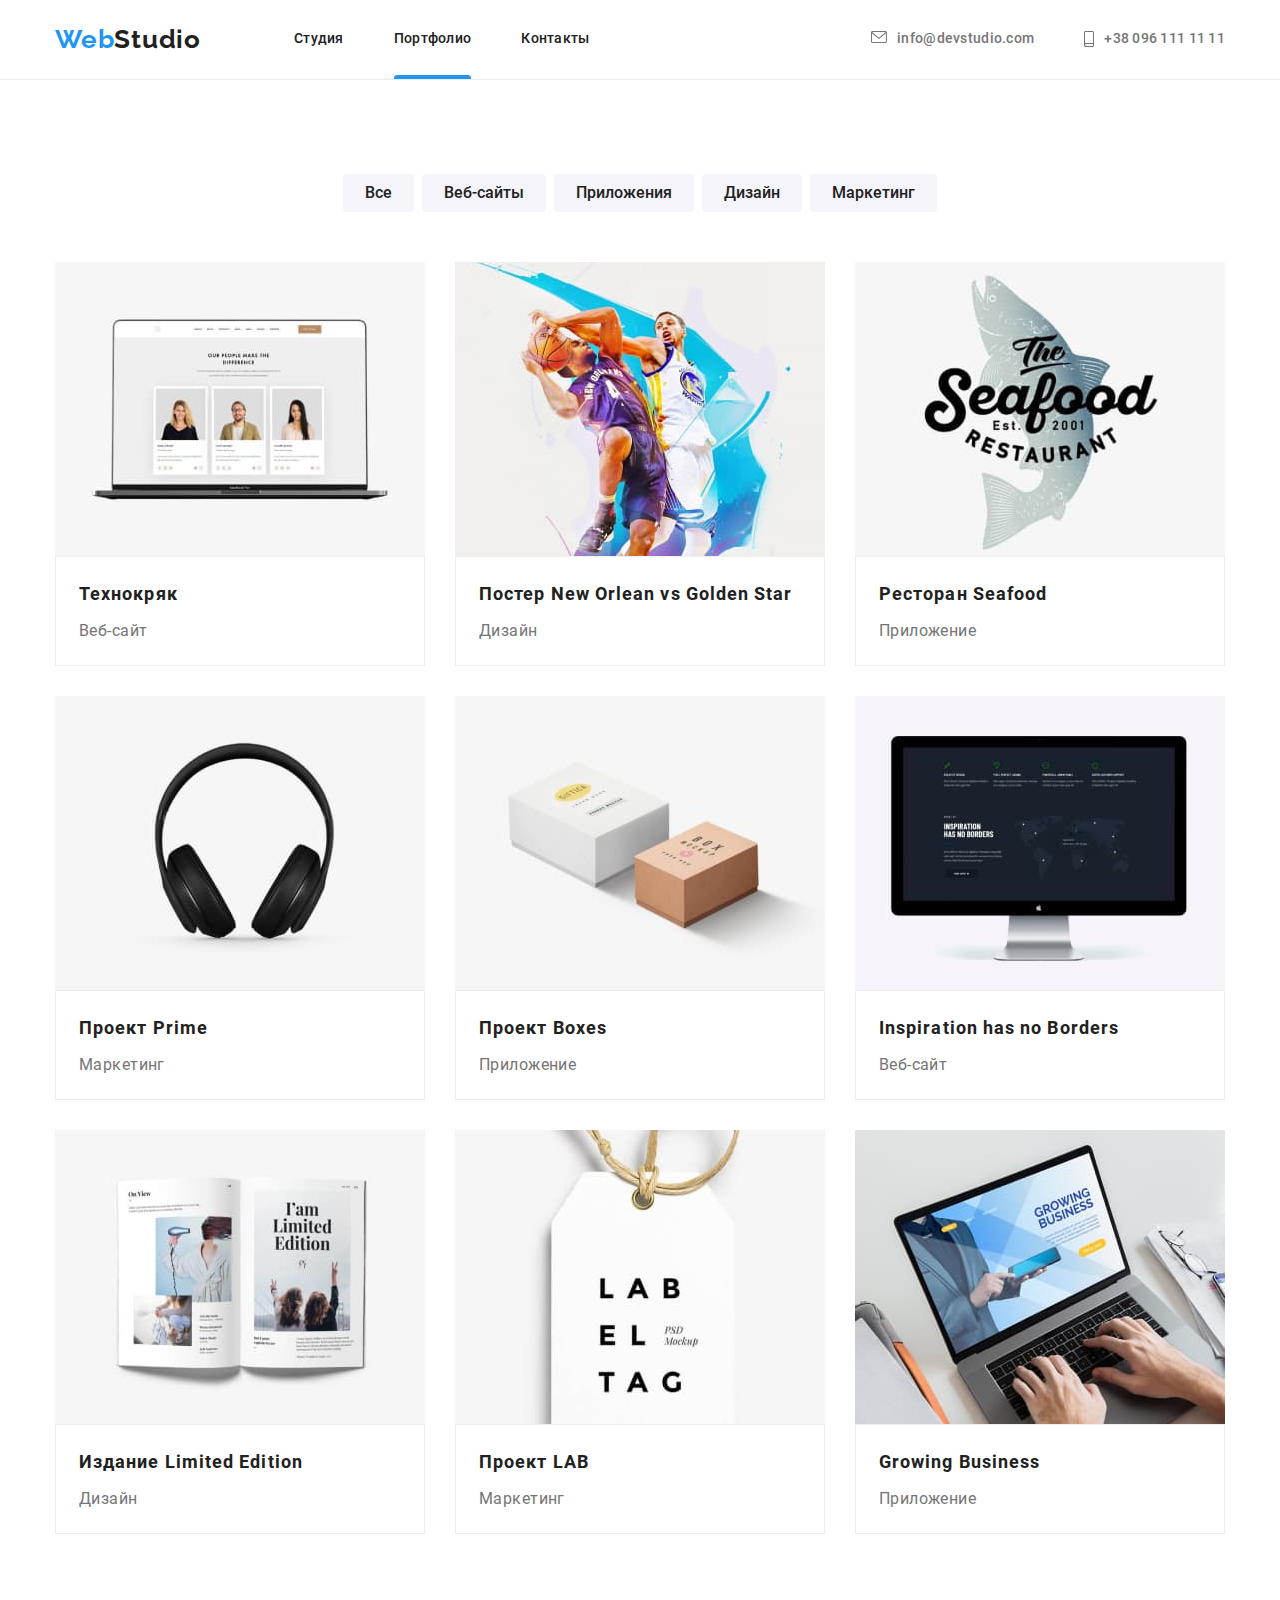
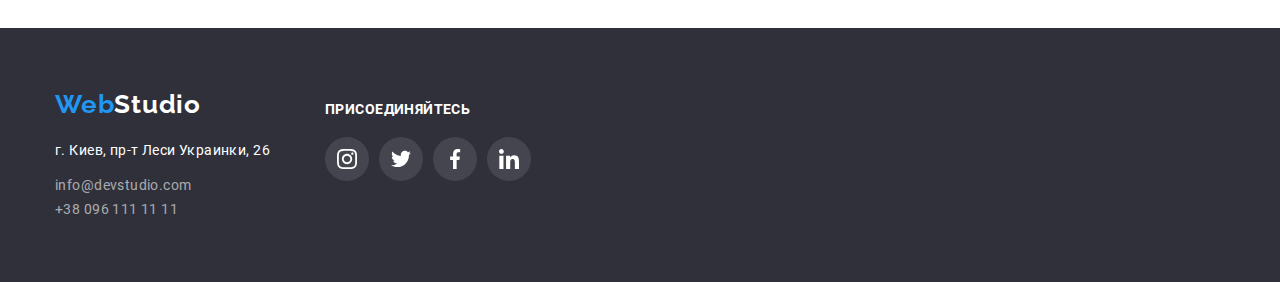
==== commit 79b58bbe: "Добавляет в футер Портфолио заголовок" ====
--- a/portfolio.html
+++ b/portfolio.html
@@ -22,26 +22,27 @@
                 </a>
                 <div class="site-nav">
                     <ul class="site-nav list">
-                        <li class="site-nav item"><a class="link" href="./index.html">Студия
+                        <li class="site-nav item"><a class="link hover-time" href="./index.html">Студия
                             </a></li>
-                        <li class="site-nav item"><a class="link nav-line line" href="./portfolio.html">Портфолио</a>
-                        </li>
-                        <li class="site-nav item"><a class="link" href="">Контакты</a></li>
+                        <li class="site-nav item"><a class="link nav-line line hover-time"
+                                href="./portfolio.html">Портфолио</a>
+                        </li>
+                        <li class="site-nav item"><a class="link hover-time" href="">Контакты</a></li>
                     </ul>
                 </div>
             </nav>
             <div class="contacts">
                 <ul class="contacts list">
                     <li class="contacts item">
-                        <a class="mail link contacts-link" href="mailto:info@devstudio.com">
-                            <svg class="contacts-icon-svg envelope">
+                        <a class="mail link contacts-link hover-time" href="mailto:info@devstudio.com">
+                            <svg class="contacts-icon-svg envelope hover-time">
                                 <use href="./images/sprite.svg#envelope"></use>
                             </svg>info@devstudio.com
                         </a>
                     </li>
                     <li class="contacts item">
-                        <a class="phone link" href="tel:+380961111111">
-                            <svg class="contacts-icon-svg smartphone">
+                        <a class="phone link hover-time" href="tel:+380961111111">
+                            <svg class="contacts-icon-svg smartphone hover-time">
                                 <use href="./images/sprite.svg#smartphone"></use>
                             </svg>+38 096 111 11 11
                         </a>
@@ -55,13 +56,12 @@
         <!--Секция наши работы-->
         <section class="section-portfolio">
             <div class="container portfolio-container">
-                <h1 class="visually-hidden">Наши работы</h1>
                 <div class="button-portfolio">
-                    <button type="button" class="button-filter">Все</button>
-                    <button type="button" class="button-filter">Веб-сайты</button>
-                    <button type="button" class="button-filter">Приложения</button>
-                    <button type="button" class="button-filter">Дизайн</button>
-                    <button type="button" class="button-filter">Маркетинг</button>
+                    <button type="button" class="button-filter hover-time">Все</button>
+                    <button type="button" class="button-filter hover-time">Веб-сайты</button>
+                    <button type="button" class="button-filter hover-time">Приложения</button>
+                    <button type="button" class="button-filter hover-time">Дизайн</button>
+                    <button type="button" class="button-filter hover-time">Маркетинг</button>
                 </div>
 
                 <!---->
@@ -244,6 +244,7 @@
                     </address>
                 </div>
                 <div class="footer-content-right">
+                    <h3 class="footer-content-text">Присоединяйтесь</h3>
                     <ul class="list social-icon">
                         <li class="social-list">
                             <a class="social-icon-link footer-link" href="http://instagram.com" target="_blank"
--- a/CSS/styles.css
+++ b/CSS/styles.css
@@ -192,6 +192,9 @@
 
 .site-nav .link {
     color: var(--black);
+}
+
+.hover-time {
     transition-duration: 250ms;
     transition-timing-function: cubic-bezier(0.4, 0, 0.2, 1);
 }
@@ -235,8 +238,6 @@
 .phone {
     display: flex;
     align-items: center;
-    transition-duration: 250ms;
-    transition-timing-function: cubic-bezier(0.4, 0, 0.2, 1);
 }
 
 .mail:hover,
@@ -264,15 +265,11 @@
 .envelope {
     width: 16px;
     height: 12px;
-    transition-duration: 250ms;
-    transition-timing-function: cubic-bezier(0.4, 0, 0.2, 1);
 }
 
 .smartphone {
     width: 10px;
     height: 16px;
-    transition-duration: 250ms;
-    transition-timing-function: cubic-bezier(0.4, 0, 0.2, 1);
 }
 
 .envelope:hover,
@@ -340,6 +337,7 @@
     letter-spacing: 0.06em;
     background-color: var(--accent-color);
     color: var(--white);
+    cursor: pointer;
 }
 
 .hero-container .button {
@@ -505,8 +503,6 @@
     justify-content: center;
     align-items: center;
     border-radius: 50%;
-    transition-duration: 250ms;
-    transition-timing-function: cubic-bezier(0.4, 0, 0.2, 1);
 }
 
 .social-icon-link:hover,
@@ -520,8 +516,6 @@
     display: flex;
     fill: var(--svg);
     justify-content: center;
-    transition-duration: 250ms;
-    transition-timing-function: cubic-bezier(0.4, 0, 0.2, 1);
 }
 
 .social-icon-link:hover .social-icon-svg,
@@ -589,8 +583,6 @@
     height: 90px;
     border: 1px solid #afb1b8;
     border-radius: 4px;
-    transition-duration: 250ms;
-    transition-timing-function: cubic-bezier(0.4, 0, 0.2, 1);
 }
 
 .grid .clients-list:not(:last-child) {
@@ -611,8 +603,6 @@
 .clients-icon-svg {
     display: flex;
     fill: var(--svg);
-    transition-duration: 250ms;
-    transition-timing-function: cubic-bezier(0.4, 0, 0.2, 1);
 }
 
 .clients-icon-link:hover .clients-icon-svg,
@@ -752,8 +742,6 @@
     width: 100%;
     height: 100%;
     background-color: var(--backdrop);
-    transition-duration: 250ms;
-    transition-timing-function: cubic-bezier(0.4, 0, 0.2, 1);
 }
 
 .backdrop.is-hidden {
@@ -808,17 +796,6 @@
     padding-bottom: 94px;
 }
 
-.visually-hidden {
-    position: absolute !important;
-    clip: rect(1px 1px 1px 1px);
-    clip: rect(1px, 1px, 1px, 1px);
-    padding: 0 !important;
-    border: 0 !important;
-    height: 1px !important;
-    width: 1px !important;
-    overflow: hidden;
-}
-
 /* Фильтры */
 
 .portfolio-container li {
@@ -840,6 +817,7 @@
     padding-bottom: 6px;
     padding-left: 22px;
     padding-right: 22px;
+    cursor: pointer;
     font-family: inherit;
     font-weight: 500;
     font-size: 16px;
@@ -848,8 +826,6 @@
     color: var(--black);
     border: 0;
     border-radius: 4px;
-    transition-duration: 250ms;
-    transition-timing-function: cubic-bezier(0.4, 0, 0.2, 1);
 }
 
 .button-filter:hover,
